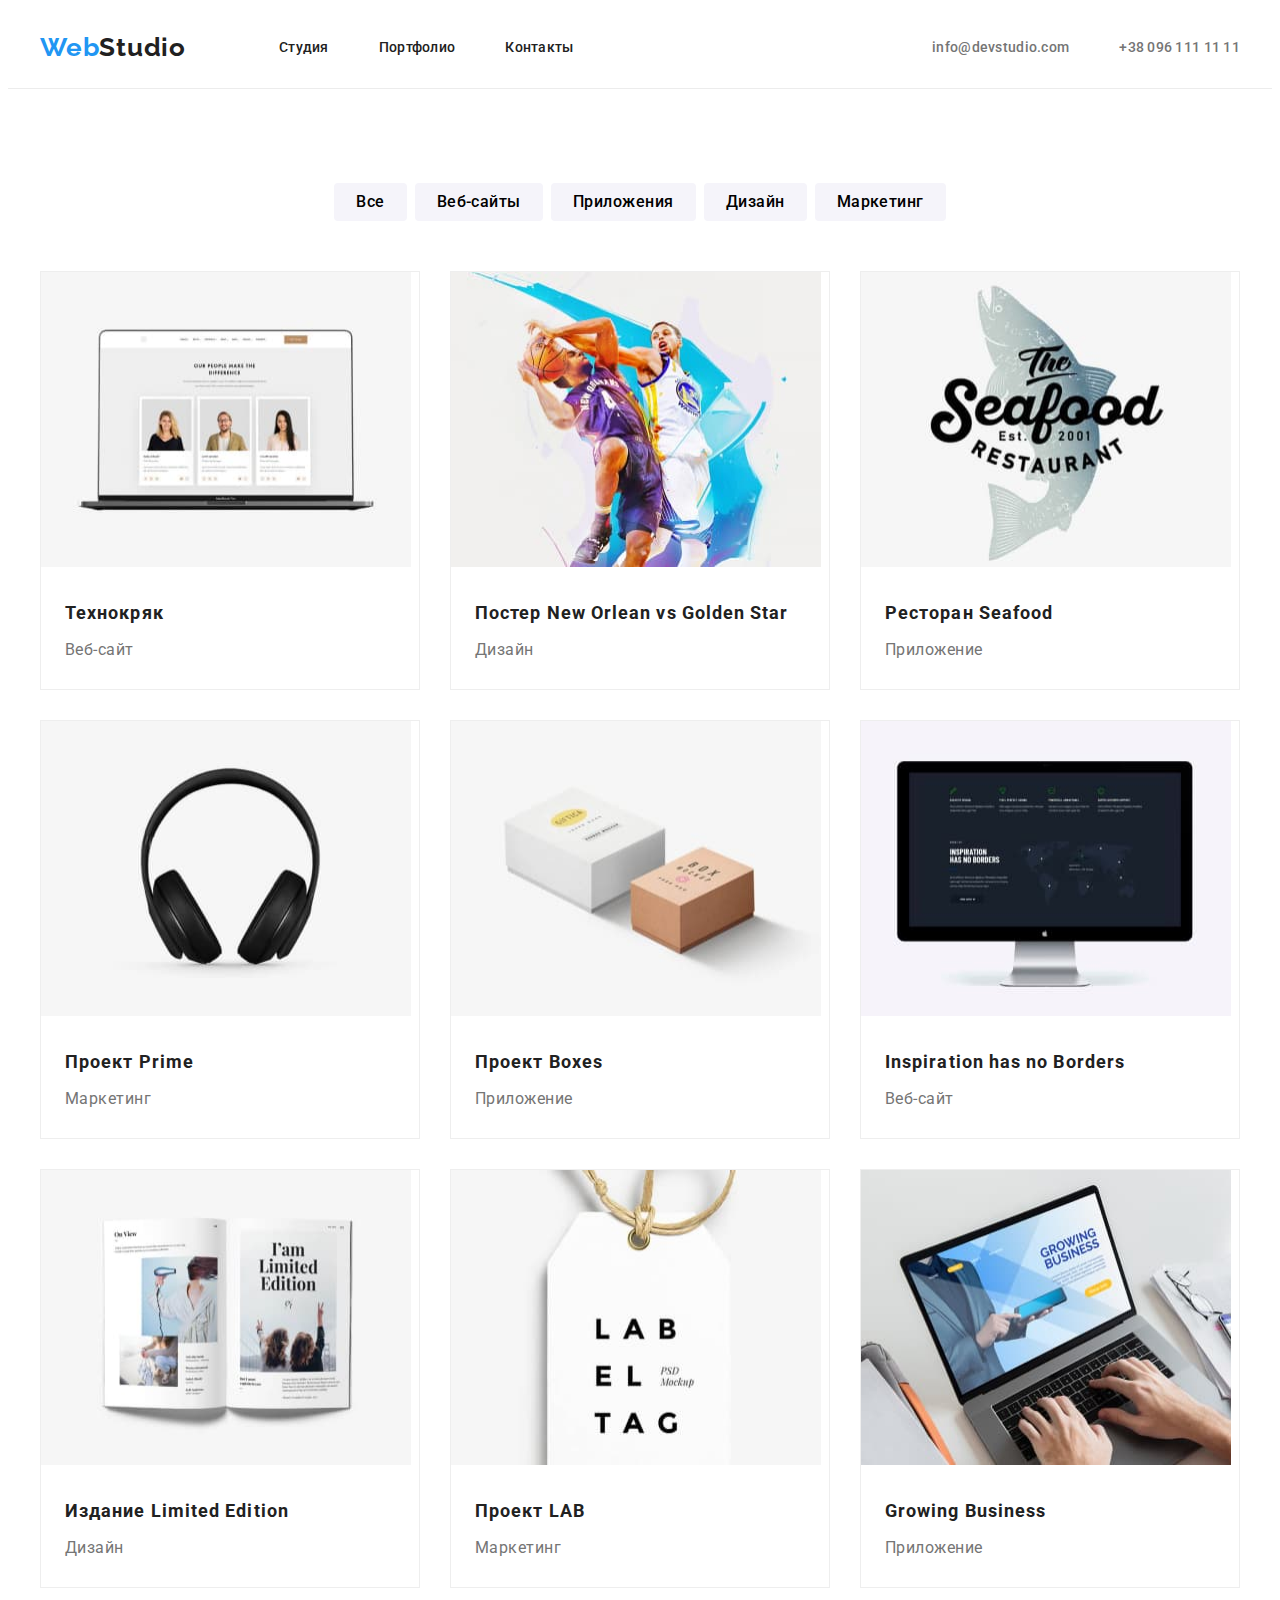
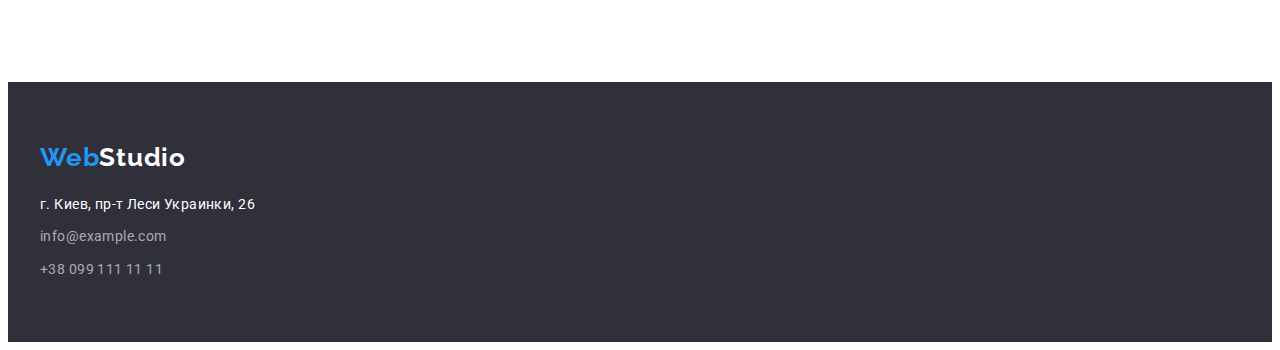
==== portfolio.html @ 0cf349aa "1" ====
<!DOCTYPE html>
<html lang="ru">
<head>
    <meta charset="UTF-8">
    <meta http-equiv="X-UA-Compatible" content="IE=edge">
    <meta name="viewport" content="width=device-width, initial-scale=1.0">
    <title>Портфолио</title>
<link rel="preconnect" href="https://fonts.googleapis.com">
<link rel="preconnect" href="https://fonts.gstatic.com" crossorigin>
<link href="https://fonts.googleapis.com/css2?family=Raleway:wght@700&family=Roboto:wght@400;500;700;900&display=swap"
      rel="stylesheet">
<link rel="stylesheet" href="https://cdnjs.cloudflare.com/ajax/libs/modern-normalize/1.1.0/modern-normalize.min.css"
    integrity="sha512-wpPYUAdjBVSE4KJnH1VR1HeZfpl1ub8YT/NKx4PuQ5NmX2tKuGu6U/JRp5y+Y8XG2tV+wKQpNHVUX03MfMFn9Q=="
    crossorigin="anonymous" referrerpolicy="no-referrer" />
    <link rel="stylesheet" href="./css/styles.css" />
</head>
<body>
    <header class="header">
        <div class="container">
            <nav class="header-nav-navigation">
                <a class="header-logo link" lang="en" href=""><span class="web">Web</span>Studio</a>
    
                <ul class="header-list list">
                    <li class="header-list-li">
                        <a class="header-navigation list link" href="./index.html">Студия</a>
                    </li>
                    <li class="header-list-li">
                        <a class="header-navigation list link" href="./portfolio.html">Портфолио</a>
                    </li>
                    <li class="header-list-li">
                        <a class="header-navigation list link" href="">Контакты</a>
                    </li>
                </ul>
            </nav>
            <div class="header-contacts-list">
                <a class="header-contacts-mail link" href="info@devstudio.com">info@devstudio.com</a>
                <a class="header-contacts-tel link" href="tel:+380961111111">+38 096 111 11 11</a>
            </div>
        </div>
    </header>
    <main class="portfolio-main">  
        <h1 hidden>Портфолио</h1>
     <section class="section">
        <div class="container">
            <ul class="portfolio-main-list-button list">
                <li class="portfolio-main-li-button">
                    <button class="portfolio-main-button" type="button">Все</button>
                </li>
                <li class="portfolio-main-li-button">
                    <button class="portfolio-main-button" type="button">Веб-сайты</button>
                </li>
                <li class="portfolio-main-li-button">
                    <button class="portfolio-main-button" type="button">Приложения</button>
                </li>
                <li class="portfolio-main-li-button">
                    <button class="portfolio-main-button" type="button">Дизайн</button>
                </li>
                <li class="portfolio-main-li-button">
                    <button class="portfolio-main-button" type="button">Маркетинг</button>
                </li>
            </ul>
            <ul class="portfolio-main-list-img list">
                <li class="portfolio-thumb">
                    <img class="portfolio-main-img" src="./images/goit-markup-hw-02-img1.jpg" alt="Игорь Демьяненко" width="370" height="295">
                    <div class="portfolio-main-text">
                        <h3 class="portfolio-main-h3">Технокряк</h3>
                        <p class="portfolio-main-p">Веб-сайт</p>
                    </div>
                </li>
                <li class="portfolio-thumb">
                    <img class="portfolio-main-img" src="./images/goit-markup-hw-02-img2.jpg" alt="Игорь Демьяненко" width="370" height="295">
                    <div class="portfolio-main-text">
                        <h3 class="portfolio-main-h3">Постер New Orlean vs Golden Star</h3>
                        <p class="portfolio-main-p">Дизайн</p>
                    </div>
                </li>
                <li class="portfolio-thumb">
                    <img class="portfolio-main-img" src="./images/goit-markup-hw-02-img3.jpg" alt="Игорь Демьяненко" width="370" height="295">
                    <div class="portfolio-main-text">
                        <h3 class="portfolio-main-h3">Ресторан Seafood</h3>
                        <p class="portfolio-main-p">Приложение</p>
                    </div>
                </li>
                <li class="portfolio-thumb">
                    <img class="portfolio-main-img" src="./images/goit-markup-hw-02-img4.jpg" alt="Игорь Демьяненко" width="370" height="295">
                    <div class="portfolio-main-text">
                        <h3 class="portfolio-main-h3">Проект Prime</h3>
                        <p class="portfolio-main-p">Маркетинг</p>
                    </div>
                </li>
                <li class="portfolio-thumb">
                    <img class="portfolio-main-img" src="./images/goit-markup-hw-02-img5.jpg" alt="Игорь Демьяненко" width="370" height="295">
                    <div class="portfolio-main-text">
                        <h3 class="portfolio-main-h3">Проект Boxes</h3>
                        <p class="portfolio-main-p">Приложение</p>
                    </div>
                </li>
                <li class="portfolio-thumb">
                    <img class="portfolio-main-img" src="./images/goit-markup-hw-02-img6.jpg" alt="Игорь Демьяненко" width="370" height="295">
                    <div class="portfolio-main-text">
                        <h3 class="portfolio-main-h3">Inspiration has no Borders</h3>
                        <p class="portfolio-main-p">Веб-сайт</p>
                    </div>
                </li>
                <li class="portfolio-thumb">
                    <img class="portfolio-main-img" src="./images/goit-markup-hw-02-img7.jpg" alt="Игорь Демьяненко" width="370" height="295">
                    <div class="portfolio-main-text">
                        <h3 class="portfolio-main-h3">Издание Limited Edition</h3>
                        <p class="portfolio-main-p">Дизайн</p>
                    </div>
                </li>
                <li class="portfolio-thumb">
                    <img class="portfolio-main-img" src="./images/goit-markup-hw-02-img8.jpg" alt="Игорь Демьяненко" width="370" height="295">
                    <div class="portfolio-main-text">
                        <h3 class="portfolio-main-h3">Проект LAB</h3>
                        <p class="portfolio-main-p">Маркетинг</p>
                    </div>
                </li>
                <li class="portfolio-thumb">
                    <img class="portfolio-main-img" src="./images/goit-markup-hw-02-img9.jpg" alt="Игорь Демьяненко" width="370" height="295">
                    <div class="portfolio-main-text">
                        <h3 class="portfolio-main-h3">Growing Business</h3>
                        <p class="portfolio-main-p">Приложение</p>
                    </div>
                </li>
            </ul>
        </div>
     </section>
    </main>
<footer class="footer">
    <div class="container">
        <a class="footer-logo link" lang="en" href=""><span class="web">Web</span>Studio</a>
        <address>
            <ul class="footer-address list">
                <li> <a class="footer-link-address link" href="https://goo.gl/maps/n62LRxzVTR8Y5iui9">г. Киев, пр-т Леси
                        Украинки, 26</a></li>
                <li> <a class="footer-address-link link" href="info@example.com">info@example.com</a></li>
                <li> <a class="footer-address-link link" href="tel:+380991111111">+38 099 111 11 11</a></li>
            </ul>
        </address>
    </div>
</footer>
</body>
</html>
---- css/styles.css ----
:root {
  --first-color: #212121;
  --second-color: #2196f3;
  --third-color: #757575;
  --fourth-color: #2f303a;
  --fifth-color: #ffffff;
}
body {
  font-family: 'Roboto', sans-serif;
  color: var(--first-color);
}
p,
h1,
h2,
h3,
h4,
h5,
h6 {
  margin-top: 0;
  margin-bottom: 0;
}

ul {
  margin-top: 0;
  margin-bottom: 0;
  padding-left: 0;
}
.container {
  width: 1200px;
  margin: 0 auto;
  padding-left: 15px;
  padding-right: 15px;
}

.list {
  list-style: none;
}
.link {
  text-decoration: none;
}
.section {
  padding-top: 94px;
  padding-bottom: 94px;
}
.section-fix {
  padding-bottom: 0;
}
/* !!!!!!!!!!!!!!!!!!!header !!!!!!!!!!!!!!!!!*/
.header {
  border-bottom: 1px solid #ececec;
}
.header .container {
  display: flex;
  align-items: center;
}
.header-nav-navigation {
  display: flex;
  align-items: center;
}
.header-logo {
  display: block;
  font-family: 'Raleway';
  font-weight: 700;
  font-size: 26px;
  line-height: 1.19;
  letter-spacing: 0.03em;
  color: var(--first-color);
  padding-top: 24px;
  padding-bottom: 25px;
}
.header-list {
  display: flex;
  align-items: center;
  margin-left: 93px;
}
.web {
  color: var(--second-color);
}
.header-navigation {
  display: block;
  font-weight: 500;
  font-size: 14px;
  line-height: 1.14;
  letter-spacing: 0.02em;
  color: var(--first-color);
  padding-top: 32px;
  padding-bottom: 32px;
}
.header-list-li:not(:last-child) {
  margin-right: 50px;
}
.header-navigation:hover,
.header-navigation:focus {
  color: var(--second-color);
}
.header-contacts-mail:hover,
.header-contacts-mail:focus {
  color: var(--second-color);
}
.header-contacts-tel:hover,
.header-contacts-tel:focus {
  color: var(--second-color);
}
.header-contacts-list {
  margin-left: auto;
  display: flex;
}
.header-contacts-mail,
.header-contacts-tel {
  display: block;
  font-weight: 500;
  font-size: 14px;
  line-height: 1.14;
  letter-spacing: 0.02em;
  color: var(--third-color);
  padding-top: 32px;
  padding-bottom: 32px;
}
.header-contacts-mail {
  margin-right: 50px;
}

/* !!!!!!!!!!!!!main portfolio!!!!!!!!!!!!!!! */

.portfolio-main-list-button {
  display: flex;
  margin-bottom: 50px;
  justify-content: center;
}
.portfolio-main-button {
  background-color: #f5f4fa;
  font-family: 'Roboto';
  font-weight: 500;
  font-size: 16px;
  line-height: 1.62;
  letter-spacing: 0.03em;
  border: none;
  cursor: pointer;
  border-radius: 4px;
  padding: 6px 22px;
}
.portfolio-main-li-button:not(:last-child) {
  margin-right: 8px;
}
.portfolio-main-button:hover,
.portfolio-main-button:focus {
  color: var(--fifth-color);
  background-color: var(--second-color);
}
.portfolio-main-list-img {
  display: flex;
  flex-wrap: wrap;
  margin-left: -30px;
  margin-top: -30px;
}
.portfolio-thumb {
  width: 370px;
  background: #ffffff;
  border: 1px solid #eeeeee;
  box-sizing: border-box;
}
.portfolio-thumb:hover,
.portfolio-thumb:focus {
  box-shadow: 0px 1px 1px rgba(0, 0, 0, 0.12), 0px 4px 4px rgba(0, 0, 0, 0.06),
    1px 4px 6px rgba(0, 0, 0, 0.16);
  cursor: pointer;
}
.portfolio-thumb {
  flex-basis: calc((100% - 3 * 30px) / 3);
  margin-left: 30px;
  margin-top: 30px;
}
.portfolio-main-h3 {
  font-weight: bold;
  font-size: 18px;
  line-height: 2;
  letter-spacing: 0.06em;
  margin-bottom: 4px;
  /* margin-left: 24px;
  margin-top: 20px; */
}
.portfolio-main-p {
  font-weight: normal;
  font-size: 16px;
  line-height: 1.87;
  letter-spacing: 0.03em;
  color: var(--third-color);
  /* padding: 4px;
  margin-left: 24px;
  margin-bottom: 20px; */
}
.portfolio-main-text {
  padding: 24px;
}
/* !!!!!!!!!!!!!!!!!main studio!!!!!!!!!! */
.studio-section-one {
  display: block;
  height: 600px;
  background: #2f303a;
  padding-top: 200px;
}

.studio-h1 {
  display: block;
  font-weight: 900;
  font-size: 44px;
  line-height: 1.36;
  text-align: center;
  letter-spacing: 0.06em;
  text-transform: uppercase;
  color: var(--fifth-color);
  margin-bottom: 30px;
}
.studio-batton {
  display: block;
  font-family: 'Roboto';
  font-weight: 700;
  font-size: 16px;
  line-height: 1.87;
  letter-spacing: 0.06em;
  color: var(--fifth-color);
  background-color: var(--second-color);
  cursor: pointer;
  box-shadow: 0px 4px 4px rgba(0, 0, 0, 0.15);
  border-radius: 4px;
  margin-left: auto;
  margin-right: auto;
  width: 200px;
  height: 50px;
}
.studio-section-two-list {
  display: flex;
}
.studio-section-two-list-li:not(:last-child) {
  margin-right: 30px;
}
.studio-section-two-h3 {
  font-weight: bold;
  font-size: 14px;
  line-height: 1.14;
  letter-spacing: 0.03em;
  text-transform: uppercase;
  margin-bottom: 10px;
}
.studio-section-two-p {
  font-weight: normal;
  font-size: 14px;
  line-height: 1.71;
  letter-spacing: 0.03em;
  color: var(--third-color);
  max-width: 270px;
}
.studio-section-three {
  padding-bottom: -47px;
}
.studio-section-three-h2 {
  font-weight: bold;
  font-size: 36px;
  line-height: 1.16;
  text-align: center;
  letter-spacing: 0.03em;
  margin-bottom: 50px;
}
.studio-section-three-ul {
  display: flex;
}
.studio-section-three-li:not(:last-child) {
  margin-right: 30px;
}
.studio-section-four {
  background: #f5f4fa;
  padding-top: -47px;
}
.studio-section-four-ul {
  display: flex;
  justify-content: space-between;
}
.main-thumb {
  width: 270px;
  background-color: var(--fifth-color);
  box-shadow: 0px 1px 3px rgba(0, 0, 0, 0.12), 0px 1px 1px rgba(0, 0, 0, 0.14),
    0px 2px 1px rgba(0, 0, 0, 0.2);
}
.studio-section-four-h2 {
  font-weight: bold;
  font-size: 36px;
  line-height: 1.16;
  text-align: center;
  letter-spacing: 0.03em;
  margin-bottom: 50px;
}
.studio-section-four-names {
  font-weight: 500;
  font-size: 16px;
  line-height: 1.18;
  text-align: center;
  letter-spacing: 0.03em;
  margin-bottom: 10px;
}
.studio-section-four-position {
  font-weight: normal;
  font-size: 16px;
  line-height: 1.18;
  text-align: center;
  letter-spacing: 0.03em;
  color: var(--third-color);
}
.studio-section-four-text {
  padding-top: 30px;
  padding-bottom: 30px;
}
/* !!!!!!!!!!!!!!!!footer!!!!!!!!!!!!!!!! */
.footer {
  background: var(--fourth-color);
  padding-top: 60px;
  padding-bottom: 60px;
}
.footer-logo {
  font-family: 'Raleway';
  font-weight: 700;
  font-size: 26px;
  line-height: 1.19;
  letter-spacing: 0.03em;
  color: var(--fifth-color);
}
.footer-link-address {
  display: block;
  font-style: normal;
  font-weight: normal;
  font-size: 14px;
  line-height: 1.71;
  letter-spacing: 0.03em;
  color: var(--fifth-color);
  margin-top: 20px;
}

.footer-address-link {
  display: block;
  font-style: normal;
  font-weight: normal;
  font-size: 14px;
  line-height: 1.71;
  letter-spacing: 0.03em;
  color: rgba(255, 255, 255, 0.6);
  margin-top: 9px;
}
.footer-link-address:hover,
.footer-link-address:focus {
  color: var(--second-color);
}
.footer-address-link:hover,
.footer-address-link:focus {
  color: var(--second-color);
}
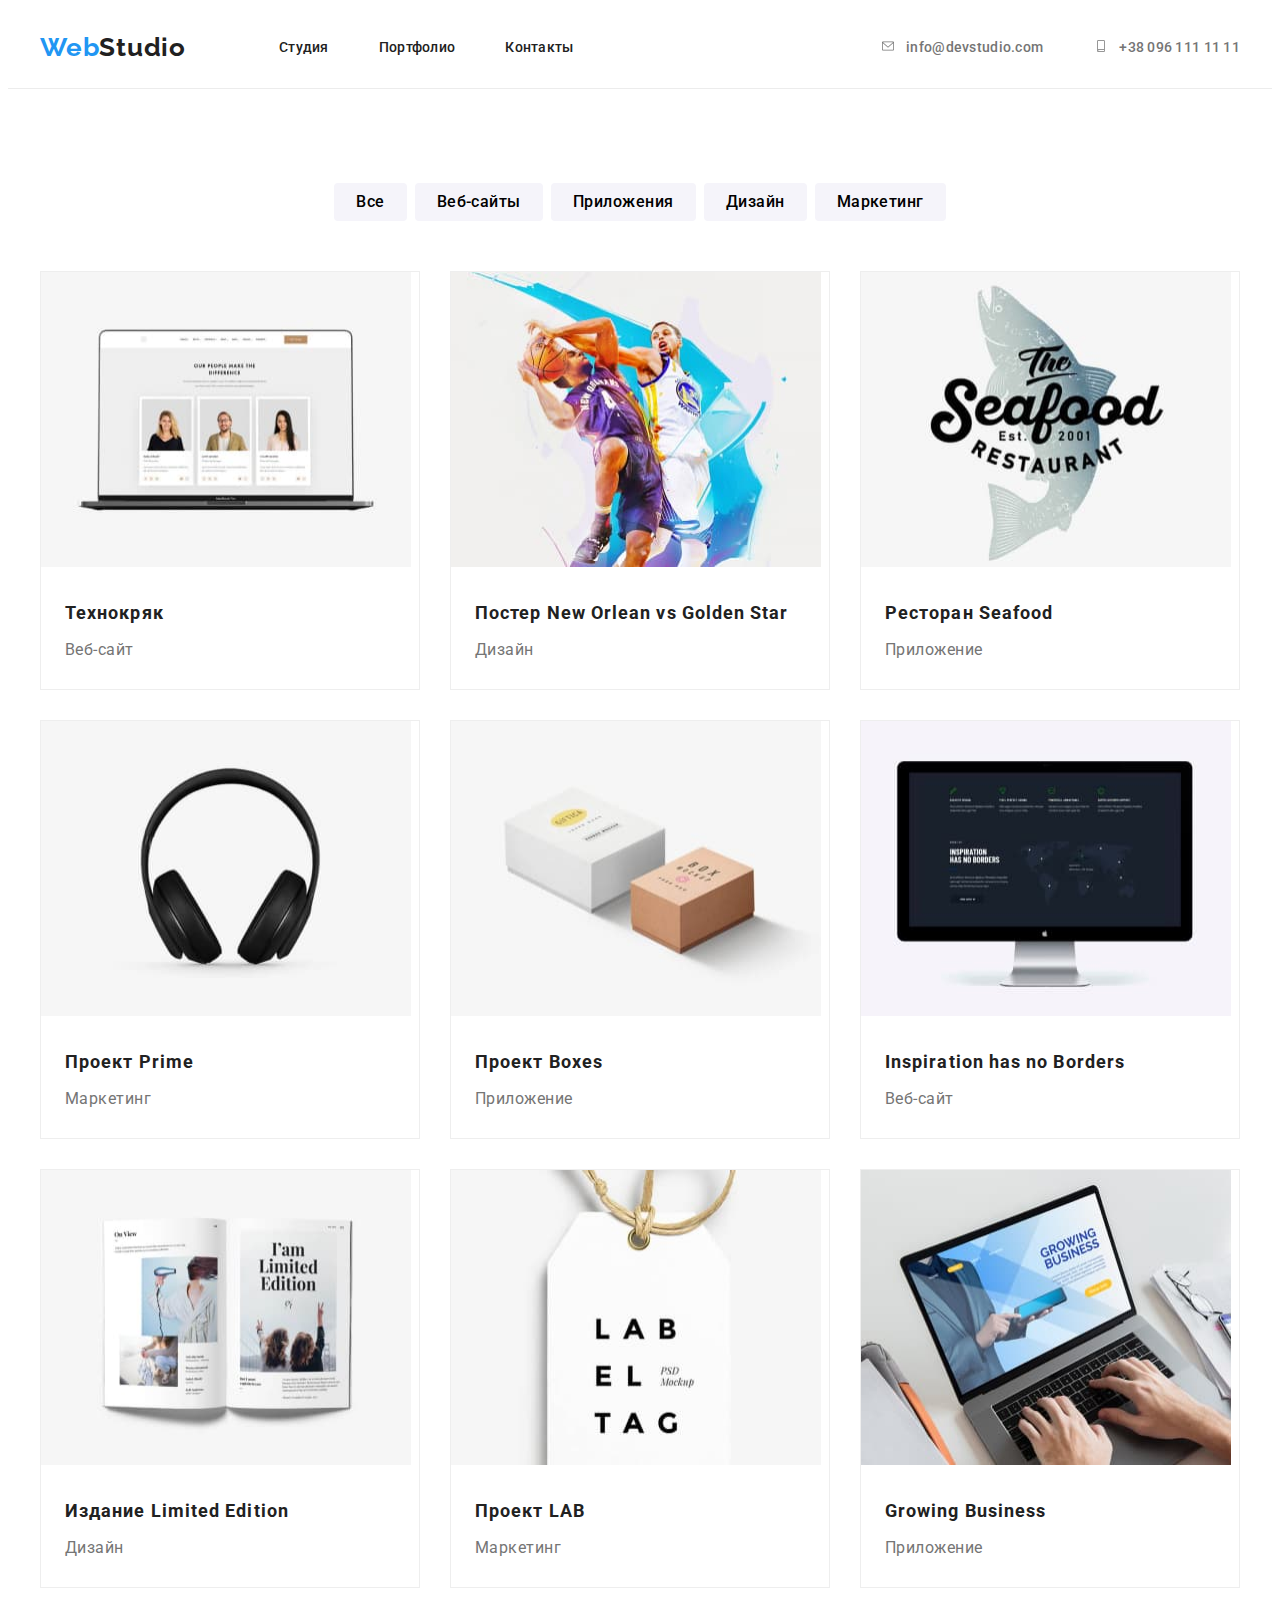
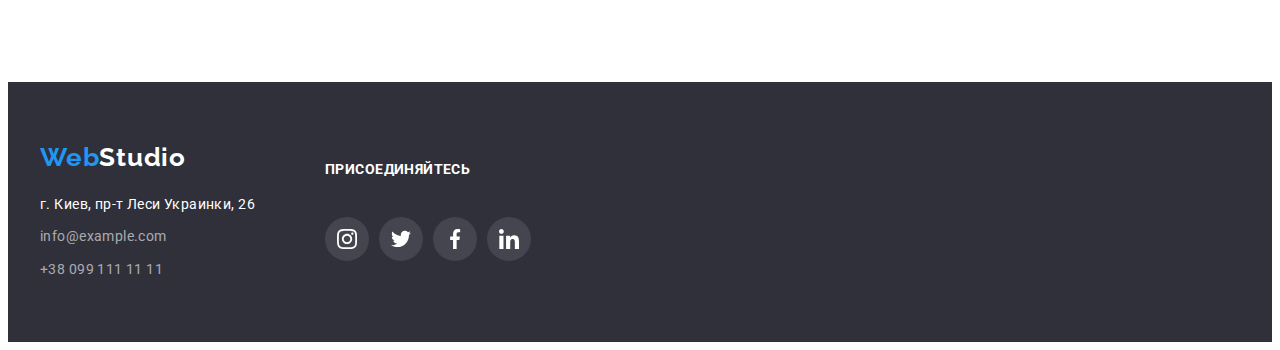
==== commit b677db07: "2" ====
--- a/portfolio.html
+++ b/portfolio.html
@@ -15,29 +15,39 @@
     <link rel="stylesheet" href="./css/styles.css" />
 </head>
 <body>
-    <header class="header">
-        <div class="container">
-            <nav class="header-nav-navigation">
-                <a class="header-logo link" lang="en" href=""><span class="web">Web</span>Studio</a>
-    
-                <ul class="header-list list">
-                    <li class="header-list-li">
-                        <a class="header-navigation list link" href="./index.html">Студия</a>
-                    </li>
-                    <li class="header-list-li">
-                        <a class="header-navigation list link" href="./portfolio.html">Портфолио</a>
-                    </li>
-                    <li class="header-list-li">
-                        <a class="header-navigation list link" href="">Контакты</a>
-                    </li>
-                </ul>
-            </nav>
-            <div class="header-contacts-list">
-                <a class="header-contacts-mail link" href="info@devstudio.com">info@devstudio.com</a>
-                <a class="header-contacts-tel link" href="tel:+380961111111">+38 096 111 11 11</a>
-            </div>
+<header class="header">
+    <div class="container">
+        <nav class="header-nav-navigation">
+            <a class="header-logo link" lang="en" href=""><span class="web">Web</span>Studio</a>
+
+            <ul class="header-list list">
+                <li class="header-list-li">
+                    <a class="header-navigation list link" href="./index.html">Студия</a>
+                </li>
+                <li class="header-list-li">
+                    <a class="header-navigation list link" href="./portfolio.html">Портфолио</a>
+                </li>
+                <li class="header-list-li">
+                    <a class="header-navigation list link" href="">Контакты</a>
+                </li>
+            </ul>
+        </nav>
+        <div class="header-contacts-list">
+
+            <a class="header-contacts-mail link" href="info@devstudio.com">
+                <svg class="header-svg-mail" width="16" height="12">
+                    <use href="./images/sprite.svg#icon-envelope"></use>
+                </svg>info@devstudio.com
+            </a>
+
+            <a class="header-contacts-tel link" href="tel:+380961111111">
+                <svg class="header-svg-mail" width="16" height="12">
+                    <use href="./images/sprite.svg#icon-smartphone"></use>
+                </svg>+38 096 111 11 11
+            </a>
         </div>
-    </header>
+    </div>
+</header>
     <main class="portfolio-main">  
         <h1 hidden>Портфолио</h1>
      <section class="section">
@@ -128,16 +138,52 @@
      </section>
     </main>
 <footer class="footer">
-    <div class="container">
-        <a class="footer-logo link" lang="en" href=""><span class="web">Web</span>Studio</a>
-        <address>
-            <ul class="footer-address list">
-                <li> <a class="footer-link-address link" href="https://goo.gl/maps/n62LRxzVTR8Y5iui9">г. Киев, пр-т Леси
-                        Украинки, 26</a></li>
-                <li> <a class="footer-address-link link" href="info@example.com">info@example.com</a></li>
-                <li> <a class="footer-address-link link" href="tel:+380991111111">+38 099 111 11 11</a></li>
+    <div class="container flex">
+        <div>
+            <a class="footer-logo link" lang="en" href=""><span class="web">Web</span>Studio</a>
+            <address>
+                <ul class="footer-address list">
+                    <li> <a class="footer-link-address link" href="https://goo.gl/maps/n62LRxzVTR8Y5iui9">г. Киев, пр-т
+                            Леси
+                            Украинки, 26</a></li>
+                    <li> <a class="footer-address-link link foot" href="info@example.com">info@example.com</a></li>
+                    <li> <a class="footer-address-link link" href="tel:+380991111111">+38 099 111 11 11</a></li>
+                </ul>
+            </address>
+        </div>
+        <div class="footer-logo-container">
+            <h3 class="footer-h3">присоединяйтесь</h3><br>
+            <ul class="footer-logo-list list">
+                <li class="footer-logo-list-li">
+                    <a href="" class="footer-logo-link link">
+                        <svg width="20" height="20">
+                            <use href="./images/sprite.svg#icon-instagram"></use>
+                        </svg>
+                    </a>
+                </li>
+                <li class="footer-logo-list-li">
+                    <a href="" class="footer-logo-link link">
+                        <svg width="20" height="20">
+                            <use href="./images/sprite.svg#icon-twitter"></use>
+                        </svg>
+                    </a>
+                </li>
+                <li class="footer-logo-list-li">
+                    <a href="" class="footer-logo-link link">
+                        <svg width="20" height="20">
+                            <use href="./images/sprite.svg#icon-facebook"></use>
+                        </svg>
+                    </a>
+                </li>
+                <li class="footer-logo-list-li">
+                    <a href="" class="footer-logo-link link">
+                        <svg width="20" height="20">
+                            <use href="./images/sprite.svg#icon-linkedin"></use>
+                        </svg>
+                    </a>
+                </li>
             </ul>
-        </address>
+        </div>
     </div>
 </footer>
 </body>
--- a/css/styles.css
+++ b/css/styles.css
@@ -119,6 +119,11 @@
 .header-contacts-mail {
   margin-right: 50px;
 }
+.header-svg-mail {
+  align-items: center;
+  margin-right: 10px;
+  fill: currentColor;
+}
 
 /* !!!!!!!!!!!!!main portfolio!!!!!!!!!!!!!!! */
 
@@ -146,6 +151,8 @@
 .portfolio-main-button:focus {
   color: var(--fifth-color);
   background-color: var(--second-color);
+  box-shadow: 0px 3px 1px rgba(0, 0, 0, 0.1), 0px 1px 2px rgba(0, 0, 0, 0.08),
+    0px 2px 2px rgba(0, 0, 0, 0.12);
 }
 .portfolio-main-list-img {
   display: flex;
@@ -198,6 +205,8 @@
   height: 600px;
   background: #2f303a;
   padding-top: 200px;
+  background-image: linear-gradient(rgba(47, 48, 58, 0.4), rgba(47, 48, 58, 0.4)),
+    url(../images/main-img.jpg);
 }
 
 .studio-h1 {
@@ -234,6 +243,16 @@
 .studio-section-two-list-li:not(:last-child) {
   margin-right: 30px;
 }
+.studio-section-two-svg-div {
+  display: flex;
+  justify-content: center;
+  align-items: center;
+  background: #f5f4fa;
+  border-radius: 4px;
+  width: 270px;
+  height: 120px;
+  margin-bottom: 30px;
+}
 .studio-section-two-h3 {
   font-weight: bold;
   font-size: 14px;
@@ -304,10 +323,67 @@
   text-align: center;
   letter-spacing: 0.03em;
   color: var(--third-color);
+  padding-bottom: 16px;
 }
 .studio-section-four-text {
   padding-top: 30px;
   padding-bottom: 30px;
+}
+.socials-list {
+  display: flex;
+  justify-content: center;
+}
+.socials-list-li:not(:last-child) {
+  margin-right: 10px;
+}
+.socials-link {
+  width: 44px;
+  height: 44px;
+  display: flex;
+  align-items: center;
+  justify-content: center;
+  border-radius: 50%;
+  background-color: var(--fifth-color);
+  fill: #afb1b8;
+  /* margin-bottom: 30px; */
+}
+.socials-link:hover,
+.socials-link:focus {
+  background-color: var(--second-color);
+}
+.socials-link:hover,
+.socials-icon,
+.socials-link:focus .socials-icon {
+  fill: var(--fifth-color);
+}
+.studio-section-five-h2 {
+  font-weight: bold;
+  font-size: 36px;
+  line-height: 1.16;
+  text-align: center;
+  letter-spacing: 0.03em;
+  margin-bottom: 50px;
+}
+.studio-section-five-list-li:not(:last-child) {
+  margin-right: 30px;
+}
+.studio-section-five-link {
+  width: 170px;
+  height: 92px;
+  display: flex;
+  align-items: center;
+  justify-content: center;
+  background-color: var(--fifth-color);
+  fill: #afb1b8;
+  margin-bottom: 30px;
+  border: 1px solid #afb1b8;
+  box-sizing: border-box;
+  border-radius: 4px;
+}
+.studio-section-five-link:focus,
+.studio-section-five-link:hover {
+  fill: var(--second-color);
+  border-color: var(--second-color);
 }
 /* !!!!!!!!!!!!!!!!footer!!!!!!!!!!!!!!!! */
 .footer {
@@ -352,3 +428,45 @@
 .footer-address-link:focus {
   color: var(--second-color);
 }
+.footer-h3 {
+  font-weight: bold;
+  font-size: 14px;
+  line-height: 1.14;
+  letter-spacing: 0.03em;
+  text-transform: uppercase;
+  color: var(--fifth-color);
+  margin-bottom: 20px;
+}
+.flex {
+  display: flex;
+  align-items: center;
+}
+.footer-logo-container {
+  margin-left: 70px;
+}
+.footer-logo-list {
+  display: flex;
+  justify-content: center;
+}
+.footer-logo-list-li:not(:last-child) {
+  margin-right: 10px;
+}
+.footer-logo-link {
+  width: 44px;
+  height: 44px;
+  display: flex;
+  align-items: center;
+  justify-content: center;
+  border-radius: 50%;
+  background: rgba(255, 255, 255, 0.1);
+  fill: var(--fifth-color);
+}
+.footer-logo-link:hover,
+.footer-logo-link:focus {
+  background-color: var(--second-color);
+}
+/* .socials-link:hover,
+.socials-icon,
+.socials-link:focus .socials-icon {
+  fill: var(--fifth-color);
+} */
